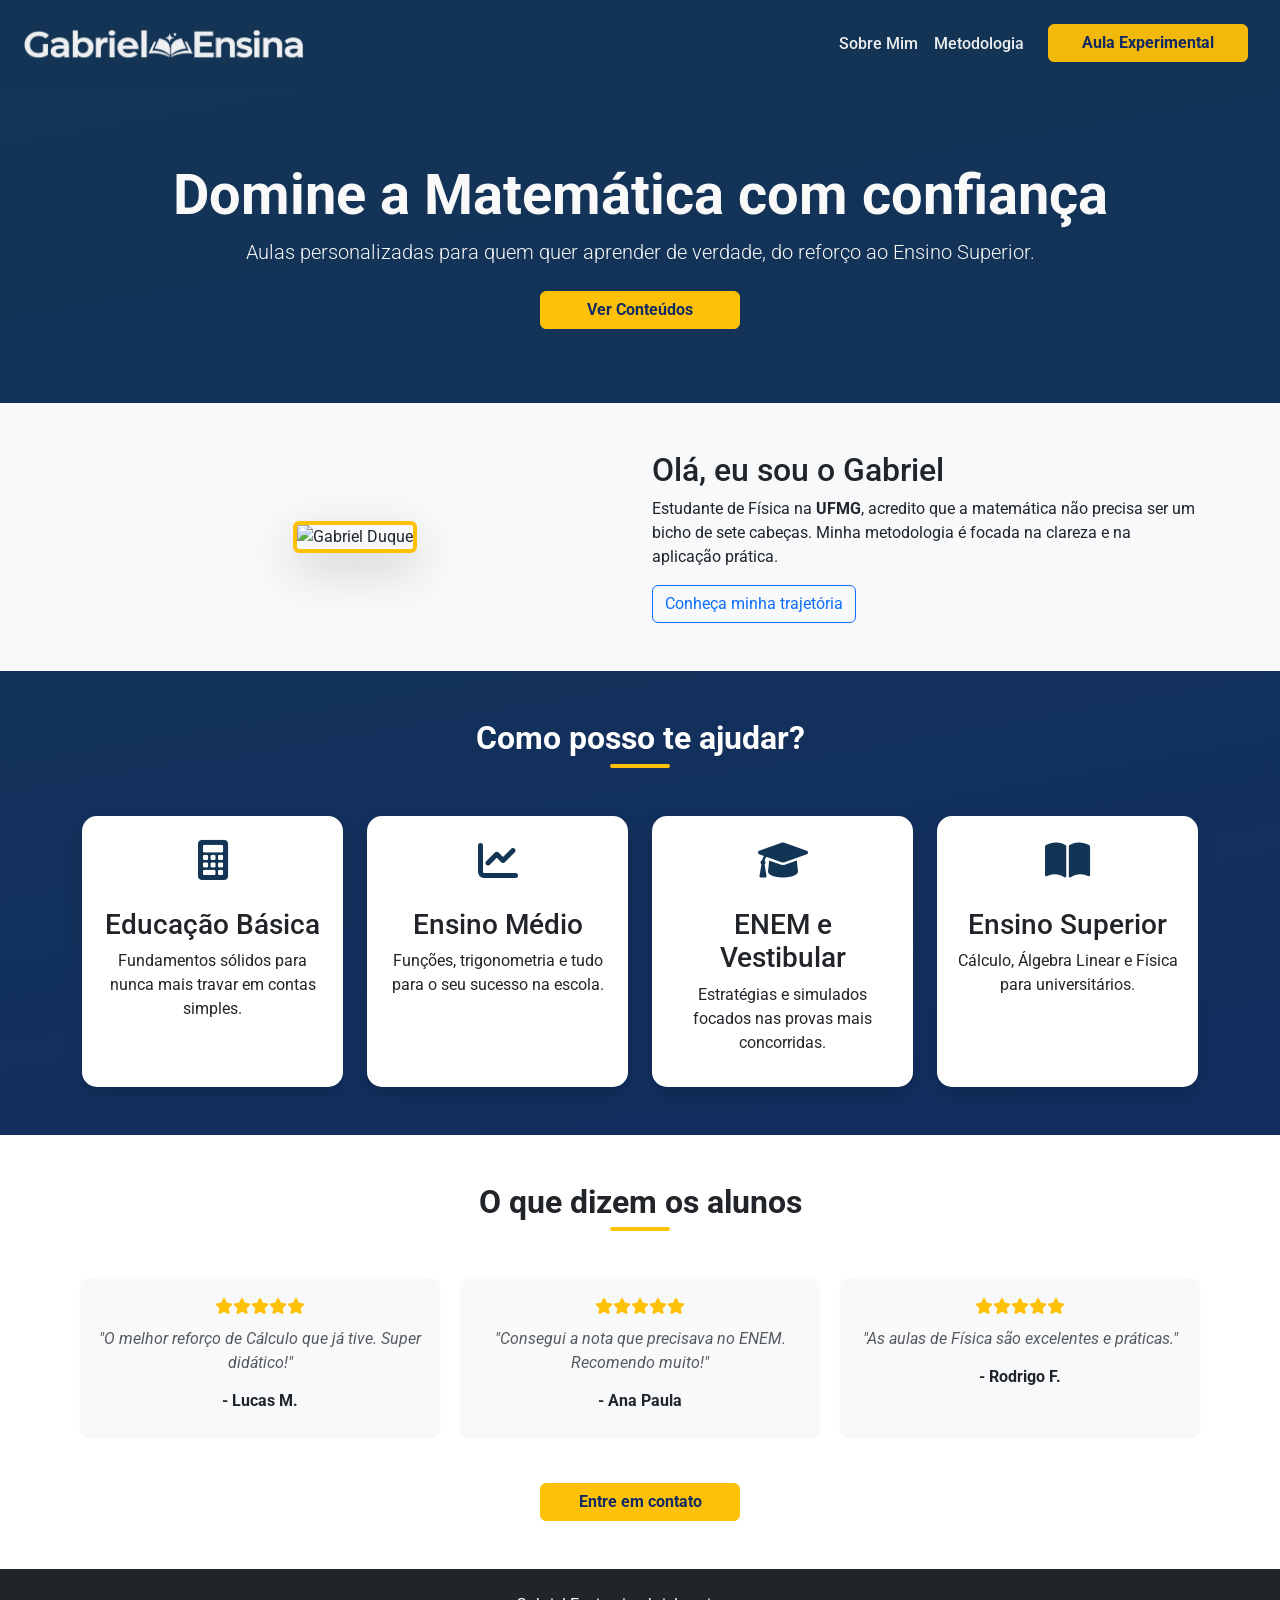
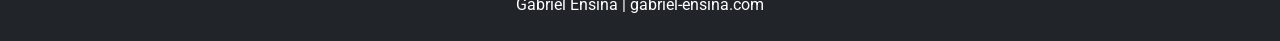
==== index.html @ d496a8e2 "Atualizações do site, novo css, criação de outras páginas, adicionando o script.js e o comentarios.j" ====
<!DOCTYPE html>
<html lang="pt-BR">
<head>
    <meta charset="UTF-8">
    <meta name="viewport" content="width=device-width, initial-scale=1.0">
    <title>Gabriel Ensina | Matemática e Física</title>
    <link href="https://cdn.jsdelivr.net/npm/bootstrap@5.3.0/dist/css/bootstrap.min.css" rel="stylesheet">
    <link href="https://cdnjs.cloudflare.com/ajax/libs/font-awesome/6.0.0/css/all.min.css" rel="stylesheet">
    <link href="https://fonts.googleapis.com/css2?family=Roboto:wght@400;500;700&display=swap" rel="stylesheet">
    <link rel="stylesheet" href="styles.css">
</head>
<body>

    <!-- Menu Superior contendo logotipo e botões "Sobre mim", "Metodologia" e "Aula Experimental" -->
    <!-- PRÓXIMO PASSO: TRAZER MENU DINAMICAMENTE PARA TODAR AS PÁGINAS COM SCRIPT -->
    <nav class="navbar navbar-expand-lg navbar-dark sticky-top">
        <div class="container-fluid px-4 py-2">
            <a class="navbar-brand" href="index.html">
                <img src="./images/logo.png" alt="Gabriel Ensina" height="35">
            </a>
            <button class="navbar-toggler" type="button" data-bs-toggle="collapse" data-bs-target="#navbarNav">
                <span class="navbar-toggler-icon"></span>
            </button>
            <div class="collapse navbar-collapse" id="navbarNav">
                <ul class="navbar-nav ms-auto px-2 py-2">
                    <li class="nav-item"><a class="nav-link" href="sobre.html">Sobre Mim</a></li>
                    <li class="nav-item"><a class="nav-link" href="metodo.html">Metodologia</a></li>
                    <li class="nav-item"><a class="btn btn-warning ms-lg-3 fw-bold" href="contato.html">Aula Experimental</a></li>
                </ul>
            </div>
        </div>
    </nav>

    <!-- Seção Hero com título, descrição e botão para ver os conteúdos (leva para #conteudo) -->
    <header class="hero d-flex align-items-center">
        <div class="container text-center">
            <h1 class="display-4 fw-bold">Domine a Matemática com confiança</h1>
            <p class="lead mb-4">Aulas personalizadas para quem quer aprender de verdade, do reforço ao Ensino Superior.</p>
            <a href="#conteudo" class="btn btn-warning btn-md fw-bold">Ver Conteúdos</a>
        </div>
    </header>

    <main>
        <!-- Seção "Sobre o Gabriel" com foto, descrição e botão para conhecer a trajetória (leva para sobre.html) -->
        <section id="sobre-resumo" class="py-5 bg-light text-dark">
            <div class="container">
                <div class="row align-items-center">
                    <div class="col-md-6 mb-4 mb-md-0 text-center">
                        <img src="./images/gabriel.jpg" class="img-fluid rounded shadow-lg profile-img" alt="Gabriel Duque">
                    </div>
                    <div class="col-md-6">
                        <h2>Olá, eu sou o Gabriel</h2>
                        <p>Estudante de Física na <strong>UFMG</strong>, acredito que a matemática não precisa ser um bicho de sete cabeças. Minha metodologia é focada na clareza e na aplicação prática.</p>
                        <a href="sobre.html" class="btn btn-outline-primary btn-azul">Conheça minha trajetória</a>
                    </div>
                </div>
            </div>
        </section>

        <!-- Seção "Conteúdos" com cards para cada área de ensino (Educação Básica, Ensino Médio, ENEM/Vestibular, Ensino Superior) -->
        <section id="conteudo" class="py-5">
            <div class="container">
                <h2 class="text-center mb-5 section-title text-white">Como posso te ajudar?</h2>
                <!-- PRÓXIMO PASSO: TRAZER CONTEÚDO DOS CARDS DINAMICAMENTE COM SCRIPT -->
                <div class="row g-4">
                    <div class="col-md-6 col-lg-3">
                        <div class="card h-100 topic-card border-0 shadow">
                            <div class="card-body text-center">
                                <div class="icon-box mb-3"><i class="fas fa-calculator"></i></div>
                                <h3>Educação Básica</h3>
                                <p>Fundamentos sólidos para nunca mais travar em contas simples.</p>
                            </div>
                        </div>
                    </div>
                    <div class="col-md-6 col-lg-3">
                        <div class="card h-100 topic-card border-0 shadow">
                            <div class="card-body text-center">
                                <div class="icon-box mb-3"><i class="fas fa-chart-line"></i></div>
                                <h3>Ensino Médio</h3>
                                <p>Funções, trigonometria e tudo para o seu sucesso na escola.</p>
                            </div>
                        </div>
                    </div>
                    <div class="col-md-6 col-lg-3">
                        <div class="card h-100 topic-card border-0 shadow">
                            <div class="card-body text-center">
                                <div class="icon-box mb-3"><i class="fas fa-graduation-cap"></i></div>
                                <h3>ENEM e Vestibular</h3>
                                <p>Estratégias e simulados focados nas provas mais concorridas.</p>
                            </div>
                        </div>
                    </div>
                    <div class="col-md-6 col-lg-3">
                        <div class="card h-100 topic-card border-0 shadow">
                            <div class="card-body text-center">
                                <div class="icon-box mb-3"><i class="fas fa-book-open"></i></div>
                                <h3>Ensino Superior</h3>
                                <p>Cálculo, Álgebra Linear e Física para universitários.</p>
                            </div>
                        </div>
                    </div>
                </div>
            </div>
        </section>

        <!-- Seção "Depoimentos" com avaliações (vindo do comentarios.json) de alunos e botão para contato (leva para contato.html) -->
        <section id="depoimentos" class="py-5 bg-white text-dark">
            <div class="container text-center">
                <h2 class="mb-5 section-title">O que dizem os alunos</h2>
                <div id="reviews-container" class="row justify-content-center g-4">
                    </div>
                <a href="contato.html" class="btn btn-warning btn-md mt-5 fw-bold">Entre em contato</a>
            </div>
        </section>
    </main>

    <!-- Rodapé simples com nome e site -->
    <!-- PRÓXIMO PASSO: TRAZER RODAPÉ DINAMICAMENTE PARA TODAR AS PÁGINAS COM SCRIPT -->
    <footer class="py-4 bg-dark text-white text-center">
        <div class="container">
            <p class="mb-0">Gabriel Ensina | gabriel-ensina.com </p>
        </div>
    </footer>

    <script src="script.js"></script>
    <script src="https://cdn.jsdelivr.net/npm/bootstrap@5.3.0/dist/js/bootstrap.bundle.min.js"></script>
</body>
</html>
---- styles.css ----
:root {
    --primaria: #133555;
    --secundaria: #112b63;
    --destaque: #ffc107;
    --claro: #f9f9f9;
    --escuro: #121212;
}

body {
    font-family: 'Roboto', sans-serif;
    background: linear-gradient(170deg, var(--primaria), var(--secundaria));
    color: var(--claro);
    overflow-x: hidden;
}

/* Menu superior */
.navbar {
    background-color: var(--primaria);
    opacity: 0.95;
    min-height: 80px;
}
.nav-link {
    color: var(--claro) !important;
    font-weight: 500;
    transition: color 0.3s ease;
}
.nav-link:hover {
    color: var(--destaque) !important;
}

/* Banner principal */
.hero{
    height: 35vh;
    background-size: cover;
    background-position: center;
    background-attachment: fixed;
}

/* Botões */
.btn-warning, .btn-warning:hover, .btn-warning:focus, .btn-warning:active {
    background-color: var(--destaque);
    color: var(--secundaria);
    width: 200px;
}
.btn-warning:hover{
    background-color: #fcd45c;
}
.btn-azul:hover, .btn-azul:focus, .btn-azul:active, .btn-azul:active:focus, .btn-azul:active:hover {
    background-color: var(--primaria);
    border-color: var(--primaria);
}

/* Seção de conteúdos */
.topic-card {
    transition: all 0.3s ease;
    border-radius: 15px;
}
.topic-card:hover {
    transform: translateY(-10px);
    background-color: var(--destaque);
}
.topic-card:hover h3, .topic-card:hover p, .topic-card:hover .icon-box {
    color: var(--secundaria);
}
.icon-box {
    font-size: 2.5rem;
    color: var(--primaria);
}

/* Estilo de títulos */
.section-title {
    font-weight: 700;
    position: relative;
    padding-bottom: 10px;
    margin-bottom: 20px;
}
.section-title::after {
    content: '';
    position: absolute;
    bottom: 0;
    left: 50%;
    transform: translateX(-50%);
    width: 60px;
    height: 4px;
    background-color: var(--destaque);
    border-radius: 2px;
}

/* Foto do Gabriel */
.profile-img {
    max-width: 300px;
    height: auto;
    border: 4px solid var(--destaque);
}

/* Ajustes Responsivos */
@media (max-width: 991px) {
    .hero { height: 25vh; margin-bottom: 20px;}
    .topic-card { margin-bottom: 20px; }
    .navbar-collapse {
        background-color: var(--primaria);
        padding: 20px 10px;
    }
    .navbar .container {
        display: flex !important;
        flex-direction: row !important;
        justify-content: space-between !important;
        align-items: center !important;
    }
    .nav-item .btn-warning {
        margin-top: 10px;
    }
}

@media (max-width: 768px) {
    section { padding: 40px 20px; }
    .hero h1 { font-size: 1.5rem; }
    .hero { height: auto; padding: 30px 20px 40px; }
    .navbar-collapse {
        background-color: var(--primaria);
        padding: 0px;
    }
    .navbar a.navbar-brand img{
        max-width: 200px;
        height: auto;
    }
    .profile-img {  
        max-height: 300px; 
        object-fit: cover; 
        min-width: 100%;
    }
    .btn-warning, .btn-azul { 
        width: 100% !important; 
        display: block;
    }
}
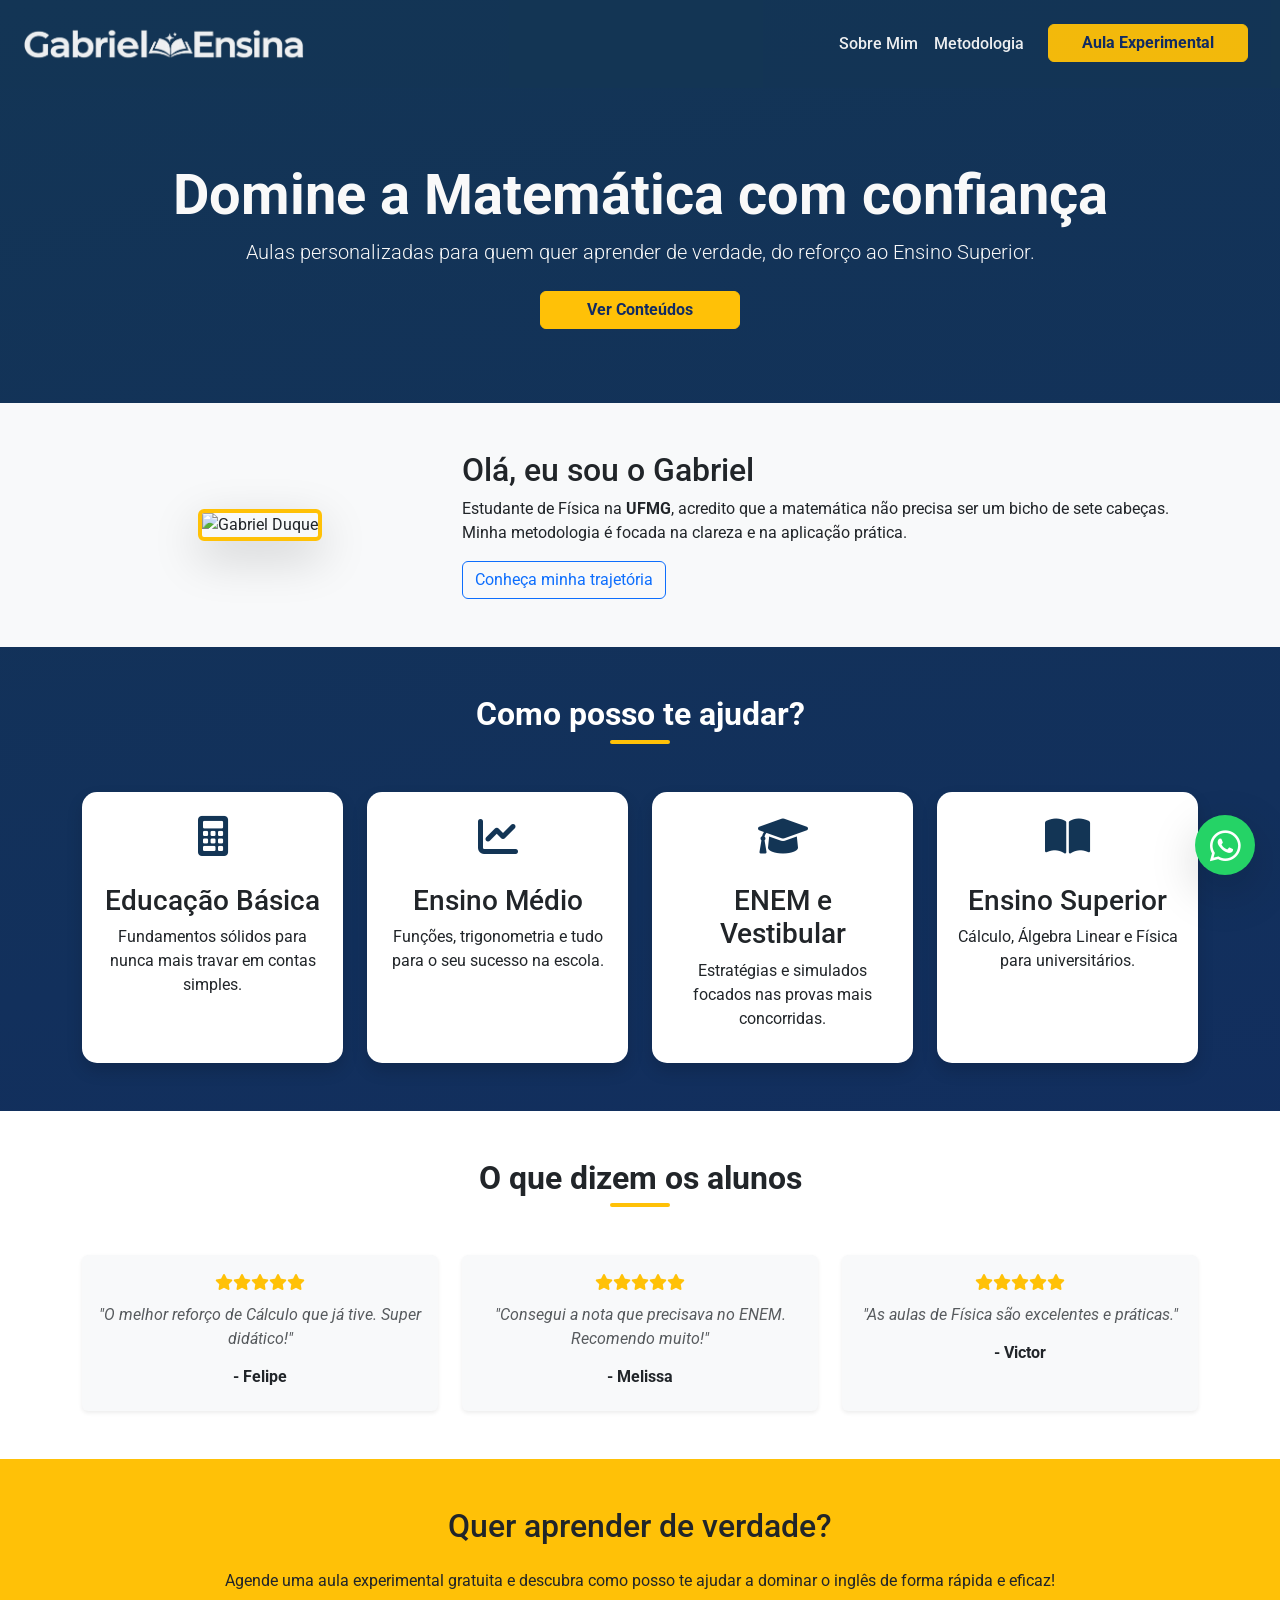
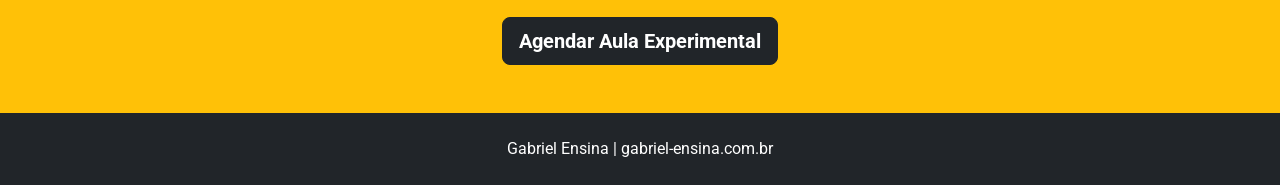
==== commit 2ec20362: "Site pronto, verificar aprovação do cliente" ====
--- a/index.html
+++ b/index.html
@@ -12,24 +12,8 @@
 <body>
 
     <!-- Menu Superior contendo logotipo e botões "Sobre mim", "Metodologia" e "Aula Experimental" -->
-    <!-- PRÓXIMO PASSO: TRAZER MENU DINAMICAMENTE PARA TODAR AS PÁGINAS COM SCRIPT -->
-    <nav class="navbar navbar-expand-lg navbar-dark sticky-top">
-        <div class="container-fluid px-4 py-2">
-            <a class="navbar-brand" href="index.html">
-                <img src="./images/logo.png" alt="Gabriel Ensina" height="35">
-            </a>
-            <button class="navbar-toggler" type="button" data-bs-toggle="collapse" data-bs-target="#navbarNav">
-                <span class="navbar-toggler-icon"></span>
-            </button>
-            <div class="collapse navbar-collapse" id="navbarNav">
-                <ul class="navbar-nav ms-auto px-2 py-2">
-                    <li class="nav-item"><a class="nav-link" href="sobre.html">Sobre Mim</a></li>
-                    <li class="nav-item"><a class="nav-link" href="metodo.html">Metodologia</a></li>
-                    <li class="nav-item"><a class="btn btn-warning ms-lg-3 fw-bold" href="contato.html">Aula Experimental</a></li>
-                </ul>
-            </div>
-        </div>
-    </nav>
+    <!-- Carregado dinamicamente por script.js para facilitar manutenção e evitar repetição de código -->
+    <div id="navbar"></div>
 
     <!-- Seção Hero com título, descrição e botão para ver os conteúdos (leva para #conteudo) -->
     <header class="hero d-flex align-items-center">
@@ -42,13 +26,13 @@
 
     <main>
         <!-- Seção "Sobre o Gabriel" com foto, descrição e botão para conhecer a trajetória (leva para sobre.html) -->
-        <section id="sobre-resumo" class="py-5 bg-light text-dark">
+        <section id="sobre-mim" class="py-5 bg-light text-dark">
             <div class="container">
                 <div class="row align-items-center">
-                    <div class="col-md-6 mb-4 mb-md-0 text-center">
+                    <div class="col-md-6 col-lg-4 mb-4 mb-md-0 text-center">
                         <img src="./images/gabriel.jpg" class="img-fluid rounded shadow-lg profile-img" alt="Gabriel Duque">
                     </div>
-                    <div class="col-md-6">
+                    <div class="col-md-6 col-lg-8">
                         <h2>Olá, eu sou o Gabriel</h2>
                         <p>Estudante de Física na <strong>UFMG</strong>, acredito que a matemática não precisa ser um bicho de sete cabeças. Minha metodologia é focada na clareza e na aplicação prática.</p>
                         <a href="sobre.html" class="btn btn-outline-primary btn-azul">Conheça minha trajetória</a>
@@ -108,19 +92,21 @@
             <div class="container text-center">
                 <h2 class="mb-5 section-title">O que dizem os alunos</h2>
                 <div id="reviews-container" class="row justify-content-center g-4">
-                    </div>
-                <a href="contato.html" class="btn btn-warning btn-md mt-5 fw-bold">Entre em contato</a>
+                </div>
             </div>
         </section>
+
+        <!-- Seção de Call to Action -->
+        <div id="cta-section"></div>
+
+        <!-- Seção de WhatsApp direto para contato -->
+        <div id="whatsapp-direto"></div>
+
     </main>
 
     <!-- Rodapé simples com nome e site -->
-    <!-- PRÓXIMO PASSO: TRAZER RODAPÉ DINAMICAMENTE PARA TODAR AS PÁGINAS COM SCRIPT -->
-    <footer class="py-4 bg-dark text-white text-center">
-        <div class="container">
-            <p class="mb-0">Gabriel Ensina | gabriel-ensina.com </p>
-        </div>
-    </footer>
+    <!-- Carregado dinamicamente por script.js -->
+    <div id="footer"></div>
 
     <script src="script.js"></script>
     <script src="https://cdn.jsdelivr.net/npm/bootstrap@5.3.0/dist/js/bootstrap.bundle.min.js"></script>
--- a/styles.css
+++ b/styles.css
@@ -93,9 +93,49 @@
     border: 4px solid var(--destaque);
 }
 
+/* Seção de Comentários */
+.card-comentario {
+    transition: all 0.3s ease;
+}
+.card-comentario:hover {
+    transform: translateY(-5px);
+}
+
+.bg-primary {
+    background-color: var(--primaria) !important;
+}
+
+.numero-whatsapp:hover, .email:hover {
+    text-decoration: underline;
+}
+
+/* Botão WhatsApp Fixo na tela */
+.whatsapp-fixed {
+    position: fixed;
+    bottom: 25px;
+    right: 25px;
+    width: 60px;
+    height: 60px;
+    background-color: #25d366;
+    color: white !important;
+    border-radius: 50%;
+    display: flex;
+    align-items: center;
+    justify-content: center;
+    font-size: 35px;
+    z-index: 1000;
+    transition: all 0.3s ease;
+}
+
+.whatsapp-fixed:hover {
+    background-color: #128c5f;
+    transform: scale(1.1);
+}
+
 /* Ajustes Responsivos */
 @media (max-width: 991px) {
-    .hero { height: 25vh; margin-bottom: 20px;}
+    .hero { height: 30
+        vh; margin-bottom: 20px;}
     .topic-card { margin-bottom: 20px; }
     .navbar-collapse {
         background-color: var(--primaria);
